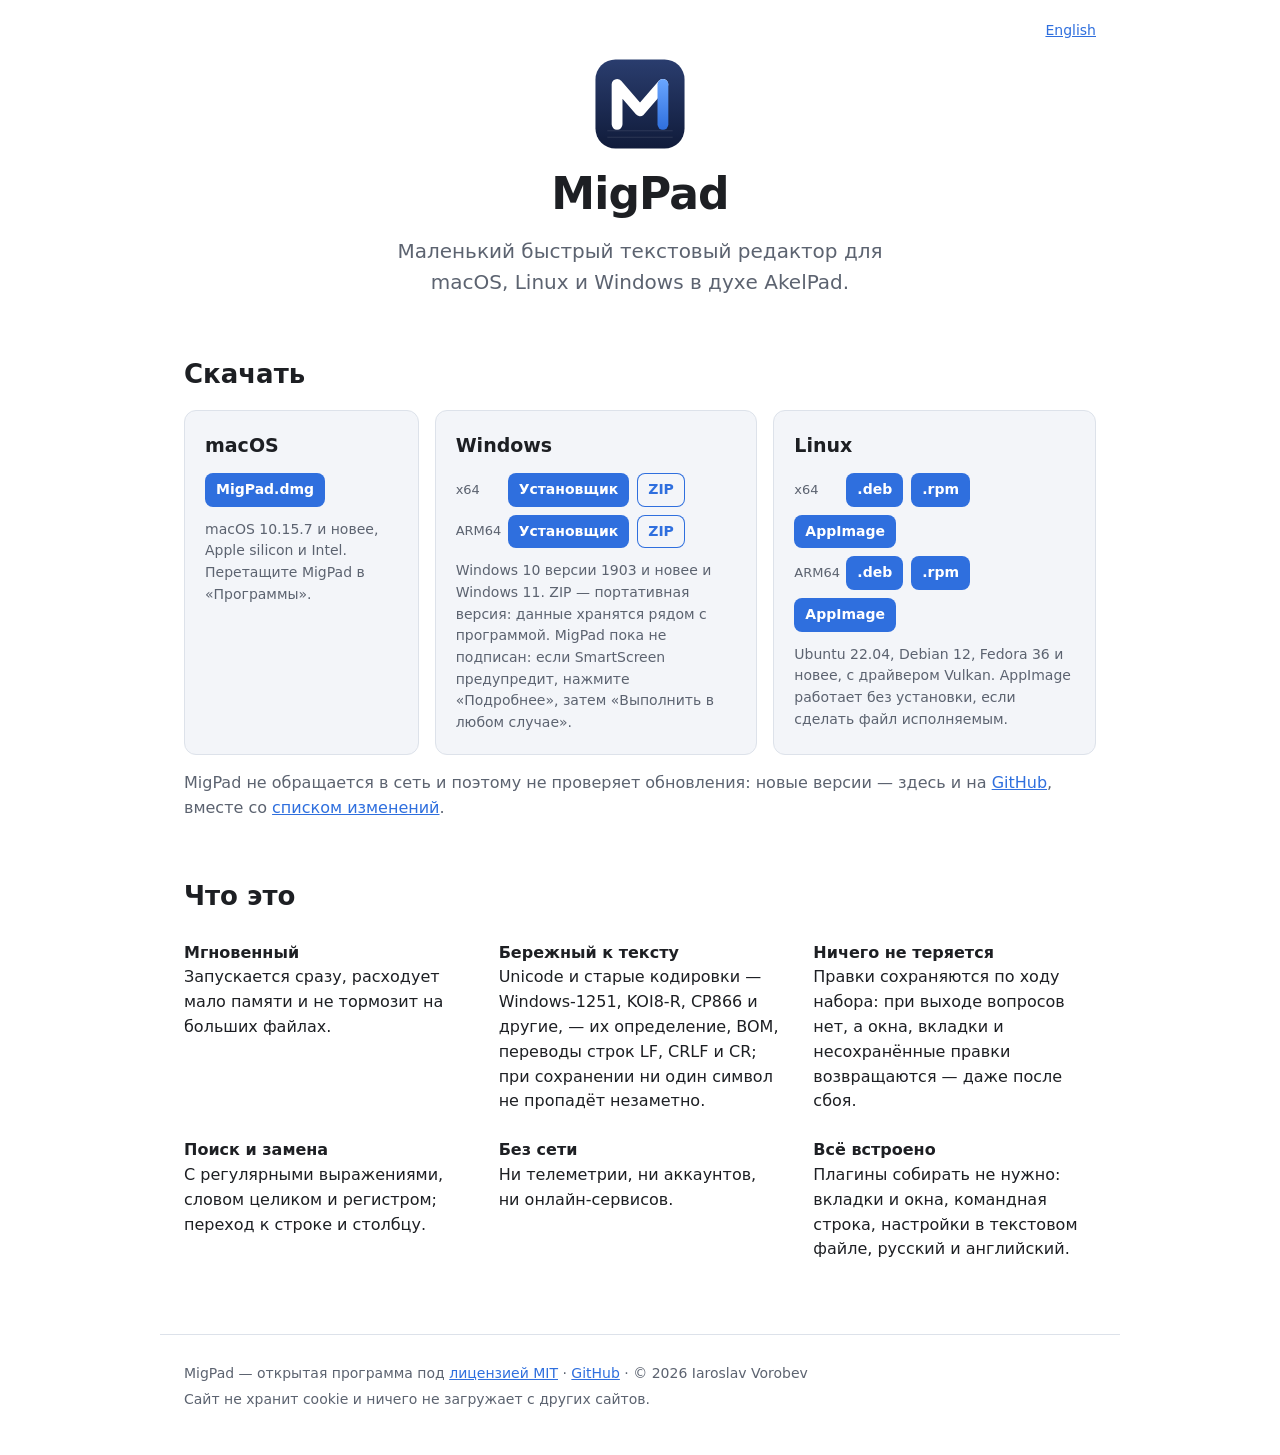
==== ru/index.html @ c1f76916 "feat: the first page of migpad.com, in English and Russian" ====
<!DOCTYPE html>
<html lang="ru">
<head>
    <meta charset="utf-8">
    <meta name="viewport" content="width=device-width, initial-scale=1">
    <title>MigPad — быстрый текстовый редактор для macOS, Linux и Windows</title>
    <meta name="description" content="MigPad — маленький быстрый текстовый редактор в духе AkelPad для macOS, Linux и Windows: бережно работает с кодировками, ничего не теряет и не обращается в сеть.">
    <link rel="icon" href="/icon.svg" type="image/svg+xml">
    <link rel="apple-touch-icon" href="/icon-256.png">
    <link rel="alternate" hreflang="en" href="https://migpad.com/">
    <link rel="alternate" hreflang="ru" href="https://migpad.com/ru/">
    <link rel="stylesheet" href="/style.css">
</head>
<body>
    <header>
        <nav class="language"><a href="/?en" hreflang="en" lang="en">English</a></nav>
        <img src="/icon.svg" alt="" width="96" height="96">
        <h1>MigPad</h1>
        <p class="tagline">Маленький быстрый текстовый редактор для macOS, Linux и Windows в духе AkelPad.</p>
    </header>
    <main>
        <h2 id="download">Скачать</h2>
        <div class="platforms">
            <section class="platform">
                <h3>macOS</h3>
                <div class="buttons">
                    <a class="button" href="https://github.com/migpad/migpad/releases/latest/download/MigPad.dmg">MigPad.dmg</a>
                </div>
                <p>macOS 10.15.7 и новее, Apple silicon и Intel. Перетащите MigPad в «Программы».</p>
            </section>
            <section class="platform">
                <h3>Windows</h3>
                <div class="buttons">
                    <div class="row"><span class="arch">x64</span><a class="button" href="https://github.com/migpad/migpad/releases/latest/download/MigPad-x64-setup.exe">Установщик</a><a class="button secondary" href="https://github.com/migpad/migpad/releases/latest/download/MigPad-x64-portable.zip">ZIP</a></div>
                    <div class="row"><span class="arch">ARM64</span><a class="button" href="https://github.com/migpad/migpad/releases/latest/download/MigPad-arm64-setup.exe">Установщик</a><a class="button secondary" href="https://github.com/migpad/migpad/releases/latest/download/MigPad-arm64-portable.zip">ZIP</a></div>
                </div>
                <p>Windows 10 версии 1903 и новее и Windows 11. ZIP — портативная версия: данные хранятся рядом с программой. MigPad пока не подписан: если SmartScreen предупредит, нажмите «Подробнее», затем «Выполнить в любом случае».</p>
            </section>
            <section class="platform">
                <h3>Linux</h3>
                <div class="buttons">
                    <div class="row"><span class="arch">x64</span><a class="button" href="https://github.com/migpad/migpad/releases/latest/download/migpad-amd64.deb">.deb</a><a class="button" href="https://github.com/migpad/migpad/releases/latest/download/migpad-x86_64.rpm">.rpm</a><a class="button" href="https://github.com/migpad/migpad/releases/latest/download/MigPad-x86_64.AppImage">AppImage</a></div>
                    <div class="row"><span class="arch">ARM64</span><a class="button" href="https://github.com/migpad/migpad/releases/latest/download/migpad-arm64.deb">.deb</a><a class="button" href="https://github.com/migpad/migpad/releases/latest/download/migpad-aarch64.rpm">.rpm</a><a class="button" href="https://github.com/migpad/migpad/releases/latest/download/MigPad-aarch64.AppImage">AppImage</a></div>
                </div>
                <p>Ubuntu 22.04, Debian 12, Fedora 36 и новее, с драйвером Vulkan. AppImage работает без установки, если сделать файл исполняемым.</p>
            </section>
        </div>
        <p class="note">MigPad не обращается в сеть и поэтому не проверяет обновления: новые версии — здесь и на <a href="https://github.com/migpad/migpad/releases">GitHub</a>, вместе со <a href="https://github.com/migpad/migpad/blob/main/CHANGELOG.md">списком изменений</a>.</p>

        <h2>Что это</h2>
        <ul class="features">
            <li><strong>Мгновенный</strong> Запускается сразу, расходует мало памяти и не тормозит на больших файлах.</li>
            <li><strong>Бережный к тексту</strong> Unicode и старые кодировки — Windows-1251, KOI8-R, CP866 и другие, — их определение, BOM, переводы строк LF, CRLF и CR; при сохранении ни один символ не пропадёт незаметно.</li>
            <li><strong>Ничего не теряется</strong> Правки сохраняются по ходу набора: при выходе вопросов нет, а окна, вкладки и несохранённые правки возвращаются — даже после сбоя.</li>
            <li><strong>Поиск и замена</strong> С регулярными выражениями, словом целиком и регистром; переход к строке и столбцу.</li>
            <li><strong>Без сети</strong> Ни телеметрии, ни аккаунтов, ни онлайн-сервисов.</li>
            <li><strong>Всё встроено</strong> Плагины собирать не нужно: вкладки и окна, командная строка, настройки в текстовом файле, русский и английский.</li>
        </ul>
    </main>
    <footer>
        <p>MigPad — открытая программа под <a href="https://github.com/migpad/migpad/blob/main/LICENSE">лицензией MIT</a> · <a href="https://github.com/migpad/migpad">GitHub</a> · © 2026 Iaroslav Vorobev</p>
        <p>Сайт не хранит cookie и ничего не загружает с других сайтов.</p>
    </footer>
</body>
</html>
---- style.css ----
/* The one page of migpad.com, in English and Russian: no fonts, scripts or images from elsewhere. */

:root {
    color-scheme: light dark;
    --text: #1d1f23;
    --muted: #5c6370;
    --background: #ffffff;
    --panel: #f3f5f9;
    --line: #dde2ea;
    --accent: #2f6fde;
    --accent-text: #ffffff;
}

@media (prefers-color-scheme: dark) {
    :root {
        --text: #e6e8ec;
        --muted: #a0a7b4;
        --background: #16181d;
        --panel: #1f232b;
        --line: #2e3440;
        --accent: #4d8eff;
        --accent-text: #0b1530;
    }
}

* {
    box-sizing: border-box;
}

body {
    margin: 0;
    font: 16px/1.55 -apple-system, BlinkMacSystemFont, "Segoe UI", system-ui, Ubuntu, Cantarell, sans-serif;
    color: var(--text);
    background: var(--background);
}

a {
    color: var(--accent);
}

header,
main,
footer {
    max-width: 960px;
    margin: 0 auto;
    padding: 0 24px;
}

header {
    position: relative;
    padding-top: 56px;
    text-align: center;
}

header img {
    display: block;
    margin: 0 auto 8px;
}

h1 {
    margin: 0;
    font-size: 44px;
    letter-spacing: -0.02em;
}

.tagline {
    margin: 8px auto 0;
    max-width: 560px;
    font-size: 20px;
    color: var(--muted);
}

.language {
    position: absolute;
    top: 20px;
    right: 24px;
    font-size: 14px;
}

h2 {
    margin: 56px 0 16px;
    font-size: 26px;
}

.platforms {
    display: grid;
    grid-template-columns: 1fr;
    gap: 16px;
}

/* macOS has one file: Windows and Linux take the room of their rows of buttons. */
@media (min-width: 860px) {
    .platforms {
        grid-template-columns: 0.8fr 1.1fr 1.1fr;
    }
}

.platform {
    padding: 20px;
    border: 1px solid var(--line);
    border-radius: 12px;
    background: var(--panel);
}

.platform h3 {
    margin: 0 0 12px;
    font-size: 19px;
}

.platform p {
    margin: 12px 0 0;
    font-size: 14px;
    color: var(--muted);
}

.buttons {
    display: flex;
    flex-wrap: wrap;
    gap: 8px;
}

.row {
    display: flex;
    flex-wrap: wrap;
    align-items: center;
    gap: 8px;
    width: 100%;
}

.arch {
    width: 44px;
    font-size: 13px;
    color: var(--muted);
}

.button {
    display: inline-block;
    padding: 6px 11px;
    border-radius: 8px;
    font-weight: 600;
    font-size: 14px;
    text-decoration: none;
    color: var(--accent-text);
    background: var(--accent);
}

.button.secondary {
    color: var(--accent);
    background: transparent;
    box-shadow: inset 0 0 0 1px var(--accent);
}

code {
    font: 13px/1.4 ui-monospace, SFMono-Regular, Menlo, Consolas, monospace;
    padding: 1px 4px;
    border-radius: 4px;
    background: var(--line);
}

.note {
    margin-top: 16px;
    color: var(--muted);
}

.features {
    display: grid;
    grid-template-columns: repeat(auto-fit, minmax(260px, 1fr));
    gap: 8px 32px;
    padding: 0;
    list-style: none;
}

.features li {
    padding: 8px 0;
}

.features strong {
    display: block;
}

footer {
    margin-top: 64px;
    padding-top: 24px;
    padding-bottom: 40px;
    border-top: 1px solid var(--line);
    font-size: 14px;
    color: var(--muted);
}

footer p {
    margin: 4px 0;
}
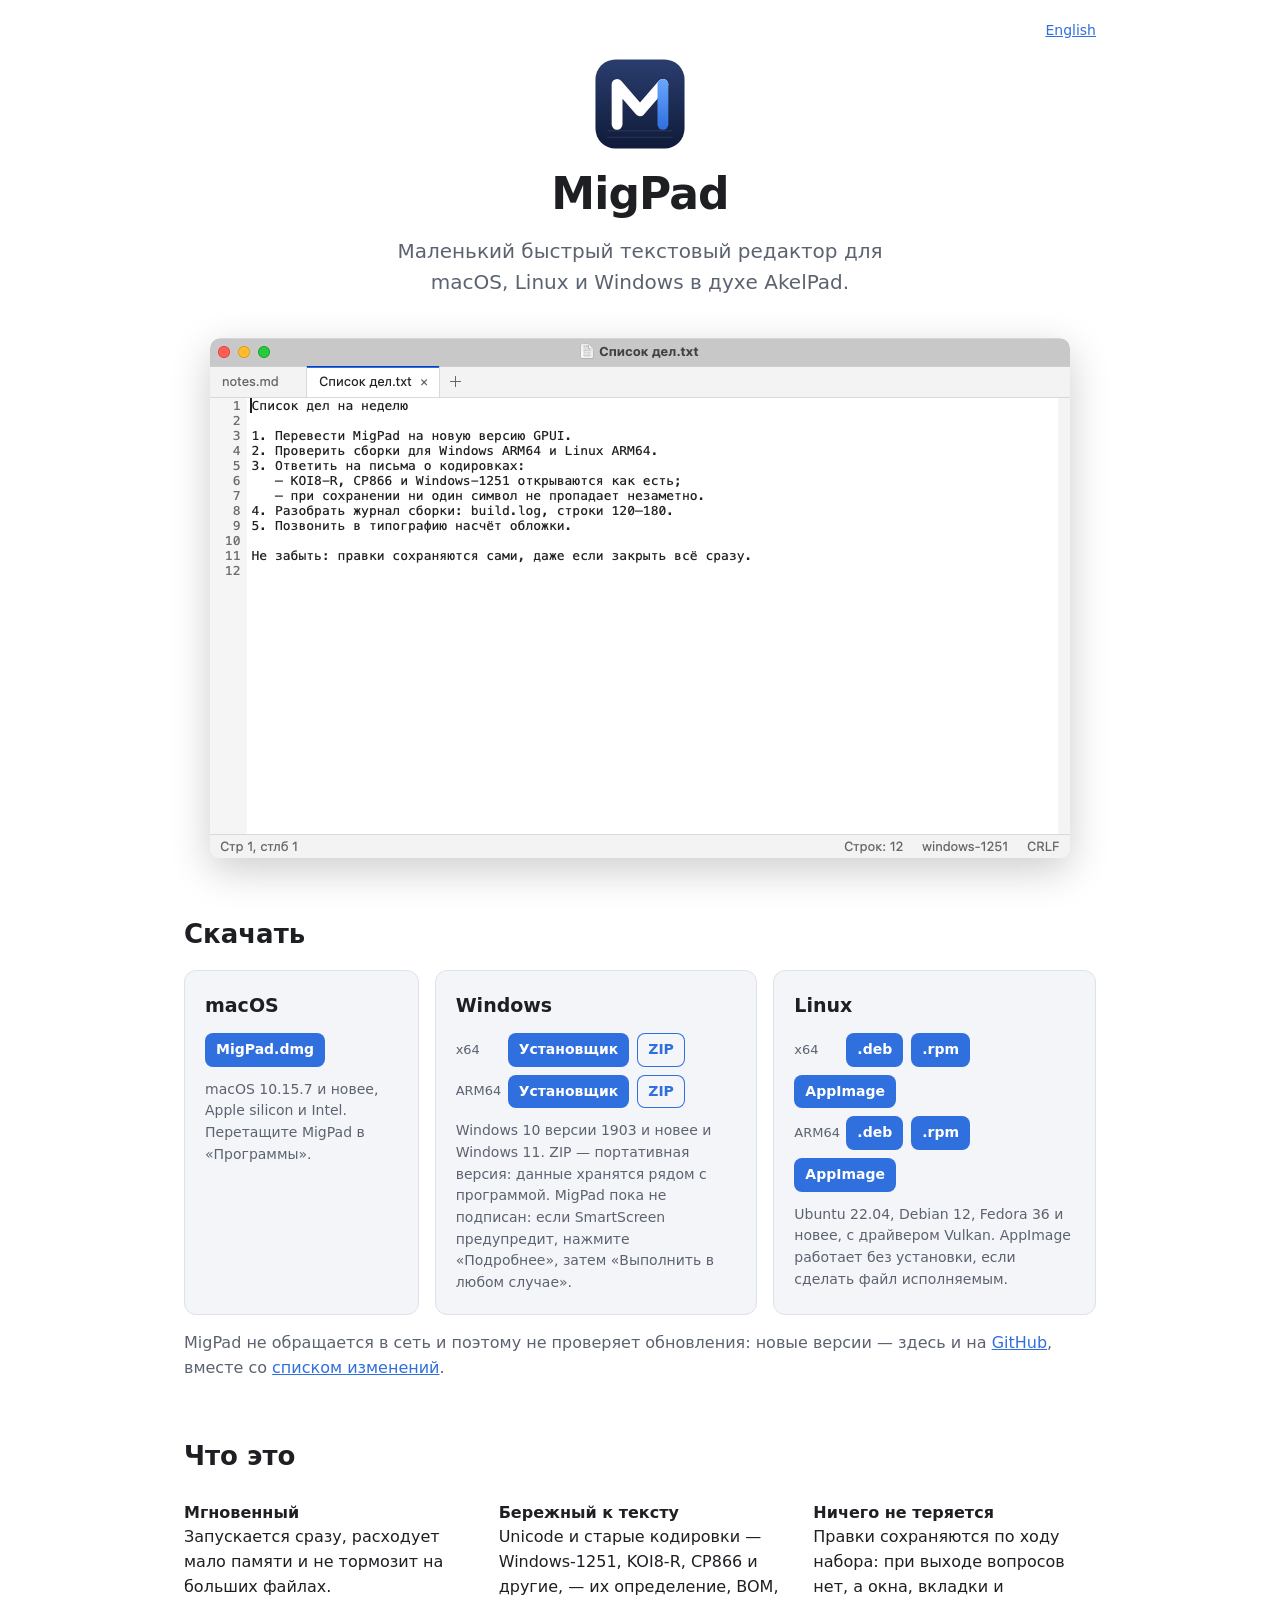
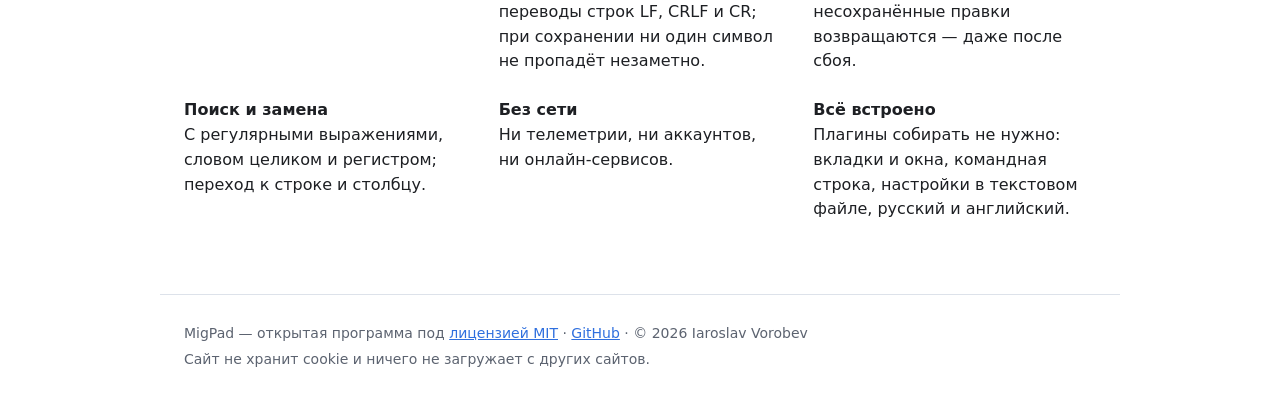
==== commit d45d8b9f: "feat: screenshots of MigPad, light and dark" ====
--- a/ru/index.html
+++ b/ru/index.html
@@ -17,6 +17,10 @@
         <img src="/icon.svg" alt="" width="96" height="96">
         <h1>MigPad</h1>
         <p class="tagline">Маленький быстрый текстовый редактор для macOS, Linux и Windows в духе AkelPad.</p>
+        <picture class="screenshot">
+            <source srcset="/screenshot-ru-dark.png" media="(prefers-color-scheme: dark)">
+            <img src="/screenshot-ru-light.png" alt="MigPad с двумя вкладками: заметки в Markdown и список дел в Windows-1251" width="860" height="520">
+        </picture>
     </header>
     <main>
         <h2 id="download">Скачать</h2>
--- a/style.css
+++ b/style.css
@@ -70,6 +70,15 @@
     color: var(--muted);
 }
 
+.screenshot img {
+    display: block;
+    max-width: 100%;
+    height: auto;
+    margin: 40px auto 0;
+    border-radius: 10px;
+    box-shadow: 0 12px 40px rgba(0, 0, 0, 0.2);
+}
+
 .language {
     position: absolute;
     top: 20px;
